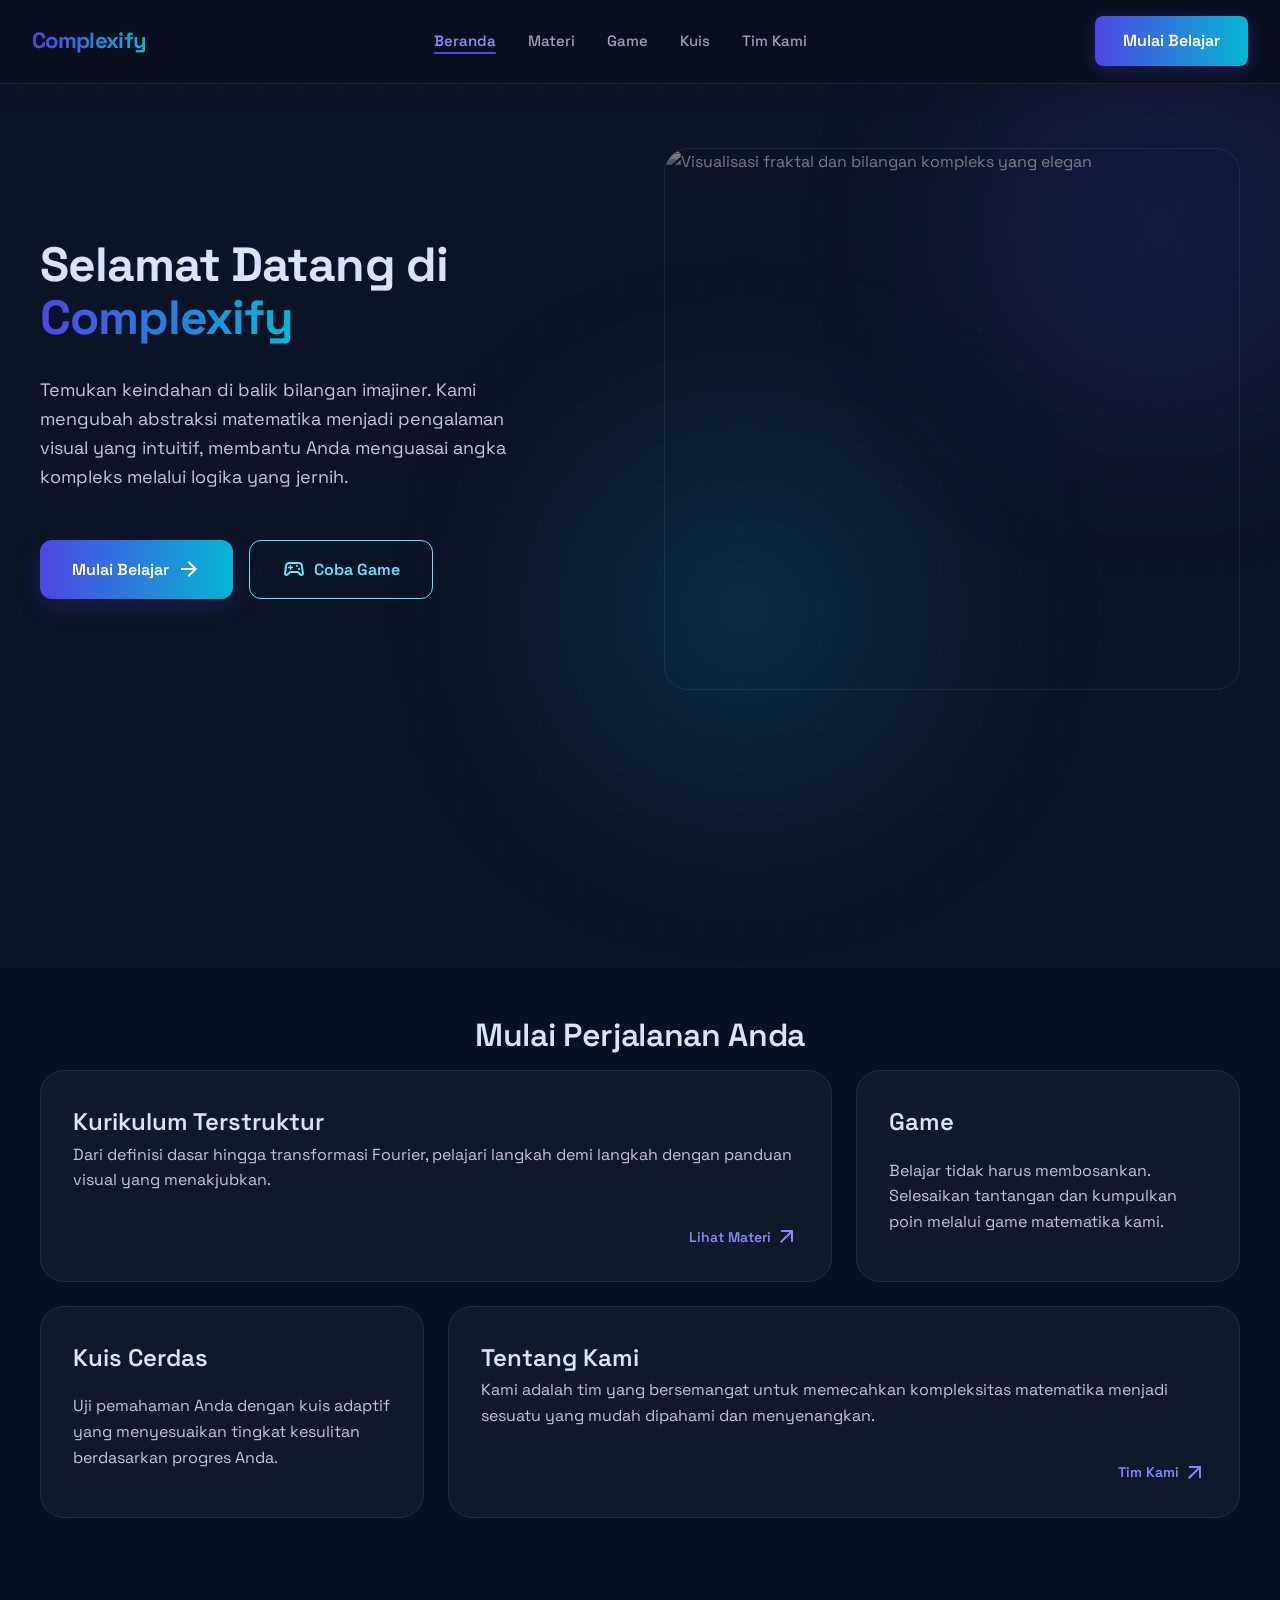
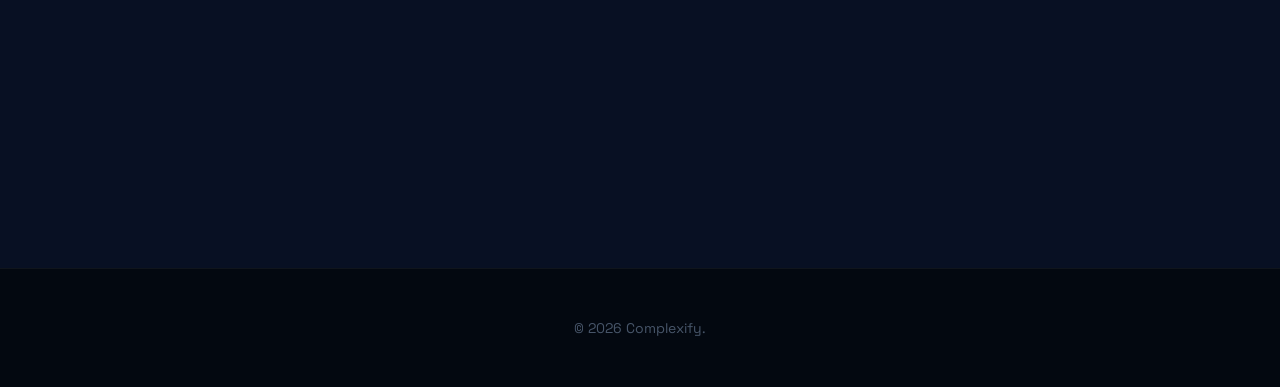
==== index.html @ e7a2fe77 "first commit" ====
<!DOCTYPE html>
<html lang="id" class="dark">

<head>
  <meta charset="UTF-8" />
  <meta name="viewport" content="width=device-width, initial-scale=1.0" />
  <title>Complexify — Selamat Datang di Dunia Bilangan Kompleks</title>
  <meta name="description"
    content="Complexify mengubah abstraksi matematika menjadi pengalaman visual intuitif. Kuasai bilangan kompleks melalui materi, game, dan kuis interaktif." />
  <link rel="preconnect" href="https://fonts.googleapis.com" />
  <link rel="preconnect" href="https://fonts.gstatic.com" crossorigin />
  <!-- Preload Fonts -->
  <link rel="preload"
    href="https://fonts.googleapis.com/css2?family=Space+Grotesk:wght@300;400;500;600;700&display=swap" as="font"
    type="font/woff2" crossorigin>
    <link href="https://fonts.googleapis.com/css2?family=Space+Grotesk:wght@300;400;500;600;700&display=swap"
    rel="stylesheet" />
    <link rel="stylesheet" href="src/styles/main.css" />
  <link rel="stylesheet" href="src/styles/navbar.css" />
  <link rel="stylesheet" href="src/styles/footer.css" />
  <link rel="stylesheet" href="src/styles/pages/home.css" />

  <!-- MathJax Configuration -->
  <script>
    window.MathJax = {
      chtml: {
        matchFontHeight: true
      },
      tex: {
        inlineMath: [['\\(', '\\)']],
        displayMath: [['\\[', '\\]']]
      }
    };
  </script>
  <script id="MathJax-script" async src="https://cdn.jsdelivr.net/npm/mathjax@3/es5/tex-chtml.js"></script>
</head>

<body>
  <div id="navbar-root"></div>

  <main class="page-main" id="main-content">
    <section class="hero math-pattern" aria-labelledby="hero-title">
      <div class="container">
        <div class="hero__grid">
          <div class="hero__content">

            <h1 id="hero-title" class="hero__title reveal">
              Selamat Datang di
              <span class="text-gradient">Complexify</span>
            </h1>

            <p class="hero__subtitle reveal">
              Temukan keindahan di balik bilangan imajiner. Kami mengubah abstraksi matematika
              menjadi pengalaman visual yang intuitif, membantu Anda menguasai angka kompleks
              melalui logika yang jernih.
            </p>

            <div class="hero__actions reveal">
              <a href="materi.html" class="btn btn-primary-lg" id="hero-cta-primary">
                <span>Mulai Belajar</span>
                <span class="svg-icon" aria-hidden="true" style="-webkit-mask-image: url('./src/Assets/icons/arrow_forward.svg'); mask-image: url('./src/Assets/icons/arrow_forward.svg');"></span>
              </a>
              <a href="game.html" class="btn btn-outline-secondary" id="hero-cta-game">
                <span class="svg-icon" aria-hidden="true" style="-webkit-mask-image: url('./src/Assets/icons/sports_esports.svg'); mask-image: url('./src/Assets/icons/sports_esports.svg');"></span>
                <span>Coba Game</span>
              </a>
            </div>
          </div>
          <div class="hero__visual" aria-hidden="true">
            <div class="blob blob-indigo hero__blob-1"></div>
            <div class="blob blob-cyan hero__blob-2"></div>
            <div class="hero__image-wrapper">
              <img src="https://images.unsplash.com/photo-1635070041078-e363dbe005cb?w=800&q=80"
                alt="Visualisasi fraktal dan bilangan kompleks yang elegan" loading="lazy" width="800" height="800" />
            </div>
          </div>

        </div>
      </div>
    </section>
    <section class="bento-section" aria-labelledby="bento-title">
      <div class="container">

        <header class="section-header reveal">
          <h2 id="bento-title" class="text-h2">Mulai Perjalanan Anda</h2>
        </header>

        <div class="bento-grid">
          <article class="glass-card bento-card bento-card--wide" id="bento-kurikulum">
            <div>
              <h3 class="bento-card__title">Kurikulum Terstruktur</h3>
              <p class="bento-card__desc">
                Dari definisi dasar hingga transformasi Fourier, pelajari langkah demi langkah
                dengan panduan visual yang menakjubkan.
              </p>
            </div>
            <div class="bento-card__footer">
              <a href="materi.html" class="bento-card__link" id="bento-link-materi">
                Lihat Materi
                <span class="svg-icon" style="-webkit-mask-image: url('./src/Assets/icons/arrow_outward.svg'); mask-image: url('./src/Assets/icons/arrow_outward.svg'); font-size:16px;" aria-hidden="true"></span>
              </a>
            </div>
          </article>
          <article class="glass-card bento-card" id="bento-game">
            <h3 class="bento-card__title">Game</h3>
            <p class="bento-card__desc">
              Belajar tidak harus membosankan. Selesaikan tantangan dan kumpulkan poin
              melalui game matematika kami.
            </p>
          </article>
          <article class="glass-card bento-card" id="bento-kuis">
            <h3 class="bento-card__title">Kuis Cerdas</h3>
            <p class="bento-card__desc">
              Uji pemahaman Anda dengan kuis adaptif yang menyesuaikan tingkat kesulitan
              berdasarkan progres Anda.
            </p>
          </article>
          <article class="glass-card bento-card bento-card--wide" id="bento-komunitas">
            <div>
              <h3 class="bento-card__title">Tentang Kami</h3>
              <p class="bento-card__desc">
                Kami adalah tim yang bersemangat untuk memecahkan kompleksitas matematika
                menjadi sesuatu yang mudah dipahami dan menyenangkan.
              </p>
            </div>
            <div class="bento-card__footer">
              <a href="tim.html" class="bento-card__link" id="bento-link-materi">
                Tim Kami
                <span class="svg-icon" style="-webkit-mask-image: url('./src/Assets/icons/arrow_outward.svg'); mask-image: url('./src/Assets/icons/arrow_outward.svg'); font-size:16px;" aria-hidden="true"></span>
              </a>
            </div>
          </article>

        </div>
      </div>
    </section>

  </main>
  <div id="footer-root"></div>
  <script type="module" src="src/pages/beranda.js"></script>
</body>

</html>
---- src/styles/main.css ----
@import url('https://fonts.googleapis.com/css2?family=Space+Grotesk:wght@300;400;500;600;700&display=swap');

:root {
  --color-background: #0b1326;
  --color-surface-container-lowest: #060e20;
  --color-surface-container-low: #131b2e;
  --color-surface-container: #171f33;
  --color-surface-container-high: #222a3d;
  --color-surface-container-highest: #2d3449;

  --color-on-background: #dae2fd;
  --color-on-surface: #dae2fd;
  --color-on-surface-variant: #c7c4d8;

  --color-primary: #c3c0ff;
  --color-on-primary: #1d00a5;

  --color-secondary: #5de6ff;

  --color-tertiary: #ffb695;


  --color-outline: #918fa1;
  --color-outline-variant: #464555;
  --font-family-base: 'Space Grotesk', sans-serif;

  --font-size-h1: 48px;
  --line-height-h1: 1.1;
  --letter-spacing-h1: -0.02em;
  --font-weight-h1: 700;

  --font-size-h2: 32px;
  --line-height-h2: 1.2;
  --letter-spacing-h2: -0.01em;
  --font-weight-h2: 600;

  --font-size-h3: 24px;
  --line-height-h3: 1.3;
  --font-weight-h3: 600;

  --font-size-body-lg: 18px;
  --line-height-body-lg: 1.6;
  --font-weight-body-lg: 400;

  --font-size-body-md: 16px;
  --line-height-body-md: 1.6;

  --font-size-label: 12px;
  --line-height-label: 1;
  --letter-spacing-label: 0.1em;
  --font-weight-label: 600;
  --spacing-gutter: 24px;
  --spacing-margin-mobile: 16px;
  --spacing-margin-desktop: 40px;
  --radius-md: 8px;
  --radius-lg: 12px;
  --radius-xl: 24px;
  --radius-full: 9999px;
  --gradient-brand: linear-gradient(90deg, #4f46e5, #06b6d4);
  --shadow-nav: 0 4px 30px rgba(0, 0, 0, 0.1);
  --transition-fast: 150ms ease;
  --transition-normal: 300ms ease;
  --transition-slow: 700ms ease;
}

*,
*::before,
*::after {
  box-sizing: border-box;
  margin: 0;
  padding: 0;
}

html {
  scroll-behavior: smooth;
}

body {
  font-family: var(--font-family-base);
  font-size: var(--font-size-body-md);
  line-height: var(--line-height-body-md);
  color: var(--color-on-background);
  background-color: var(--color-background);
  min-height: 100vh;
  display: flex;
  flex-direction: column;
  -webkit-font-smoothing: antialiased;
  -moz-osx-font-smoothing: grayscale;
}

img {
  max-width: 100%;
  display: block;
}

a {
  color: inherit;
  text-decoration: none;
}

button {
  cursor: pointer;
  font-family: inherit;
  border: none;
  outline: none;
}

.text-h1 {
  font-size: var(--font-size-h1);
  line-height: var(--line-height-h1);
  letter-spacing: var(--letter-spacing-h1);
  font-weight: var(--font-weight-h1);
}

.text-h2 {
  font-size: var(--font-size-h2);
  line-height: var(--line-height-h2);
  letter-spacing: var(--letter-spacing-h2);
  font-weight: var(--font-weight-h2);
}

.text-h3 {
  font-size: var(--font-size-h3);
  line-height: var(--line-height-h3);
  font-weight: var(--font-weight-h3);
}

.text-body-lg {
  font-size: var(--font-size-body-lg);
  line-height: var(--line-height-body-lg);
  font-weight: var(--font-weight-body-lg);
}

.text-body-md {
  font-size: var(--font-size-body-md);
  line-height: var(--line-height-body-md);
}

.text-label {
  font-size: var(--font-size-label);
  line-height: var(--line-height-label);
  letter-spacing: var(--letter-spacing-label);
  font-weight: var(--font-weight-label);
  text-transform: uppercase;
}

.text-primary {
  color: var(--color-primary);
}

.text-secondary {
  color: var(--color-secondary);
}

.text-tertiary {
  color: var(--color-tertiary);
}

.text-on-surface {
  color: var(--color-on-surface);
}

.text-muted {
  color: var(--color-on-surface-variant);
}

.text-gradient {
  background: var(--gradient-brand);
  -webkit-background-clip: text;
  background-clip: text;
  -webkit-text-fill-color: transparent;
}

.container {
  width: 100%;
  max-width: 1280px;
  margin-inline: auto;
  padding-inline: var(--spacing-margin-desktop);
}

@media (max-width: 768px) {
  .container {
    padding-inline: var(--spacing-margin-mobile);
  }
}

.flex-center {
  display: flex;
  align-items: center;
  justify-content: center;
}

.flex-between {
  display: flex;
  align-items: center;
  justify-content: space-between;
}

.page-main {
  flex: 1;
}

.math-pattern {
  background-image: radial-gradient(rgba(255, 255, 255, 0.05) 1px, transparent 1px);
  background-size: 40px 40px;
}

.math-overlay {
  position: absolute;
  inset: 0;
  opacity: 0.05;
  font-family: var(--font-family-base);
  pointer-events: none;
  overflow: hidden;
  user-select: none;
  display: flex;
  flex-wrap: wrap;
  gap: 80px;
  padding: 40px;
  font-size: 12px;
  z-index: 0;
}

.glass-card {
  background: rgba(23, 31, 51, 0.6);
  backdrop-filter: blur(20px);
  -webkit-backdrop-filter: blur(20px);
  border: 1px solid rgba(255, 255, 255, 0.08);
  border-radius: var(--radius-xl);
  transition: border-color var(--transition-normal);
}

.glass-card:hover {
  border-color: rgba(255, 255, 255, 0.15);
}

.btn {
  display: inline-flex;
  align-items: center;
  justify-content: center;
  gap: 8px;
  font-family: var(--font-family-base);
  font-weight: 600;
  border-radius: var(--radius-md);
  cursor: pointer;
  transition: all var(--transition-normal);
  border: none;
  outline: none;
  white-space: nowrap;
}

.btn-primary {
  background: var(--gradient-brand);
  color: #fff;
  padding: 12px 28px;
  box-shadow: 0 4px 15px rgba(79, 70, 229, 0.3);
}

.btn-primary:hover {
  filter: brightness(1.1);
  transform: translateY(-1px);
  box-shadow: 0 6px 20px rgba(79, 70, 229, 0.4);
}

.btn-primary:active {
  transform: scale(0.97);
  opacity: 0.9;
}

.btn-primary-lg {
  background: var(--gradient-brand);
  color: #fff;
  padding: 16px 32px;
  border-radius: var(--radius-lg);
  box-shadow: 0 8px 25px rgba(79, 70, 229, 0.2);
}

.btn-primary-lg:hover {
  transform: scale(1.04);
  box-shadow: 0 12px 30px rgba(79, 70, 229, 0.35);
}

.btn-outline-secondary {
  background: transparent;
  color: var(--color-secondary);
  padding: 16px 32px;
  border-radius: var(--radius-lg);
  border: 1.5px solid var(--color-secondary);
}

.btn-outline-secondary:hover {
  background: rgba(93, 230, 255, 0.06);
}

.svg-icon {
  display: inline-block;
  width: 24px;
  height: 24px;
  background-color: currentColor;
  -webkit-mask-size: contain;
  mask-size: contain;
  -webkit-mask-repeat: no-repeat;
  mask-repeat: no-repeat;
  -webkit-mask-position: center;
  mask-position: center;
  vertical-align: middle;
}

.icon-fill {
  font-variation-settings: 'FILL' 1, 'wght' 400, 'GRAD' 0, 'opsz' 24;
}

.section {
  padding-block: 96px;
}

.section-header {
  text-align: center;
  margin-bottom: 64px;
}

.section-header p {
  color: var(--color-on-surface-variant);
  max-width: 560px;
  margin-inline: auto;
  margin-top: 16px;
  font-size: var(--font-size-body-md);
}

.page-hero {
  padding-block: 80px 128px;
  position: relative;
  overflow: hidden;
}

.blob {
  position: absolute;
  border-radius: var(--radius-full);
  filter: blur(100px);
  pointer-events: none;
}

.blob-indigo {
  background: rgba(79, 70, 229, 0.2);
}

.blob-cyan {
  background: rgba(6, 182, 212, 0.2);
}

.grid-2 {
  display: grid;
  grid-template-columns: repeat(2, 1fr);
  gap: var(--spacing-gutter);
}

.grid-3 {
  display: grid;
  grid-template-columns: repeat(3, 1fr);
  gap: var(--spacing-gutter);
}

@media (max-width: 1024px) {
  .grid-3 {
    grid-template-columns: repeat(2, 1fr);
  }
}

@media (max-width: 768px) {
  .text-h1 {
    font-size: 36px;
  }

  .text-h2 {
    font-size: 26px;
  }

  .grid-2,
  .grid-3 {
    grid-template-columns: 1fr;
  }

  .section {
    padding-block: 64px;
  }

  .page-hero {
    padding-block: 56px 80px;
  }
}

.reveal {
  opacity: 0;
  transform: translateY(32px);
  transition: opacity 0.6s ease, transform 0.6s ease;
}

.reveal.visible {
  opacity: 1;
  transform: translateY(0);
}

.badge {
  display: inline-flex;
  align-items: center;
  gap: 6px;
  padding: 4px 12px;
  border-radius: var(--radius-full);
  font-size: 12px;
  font-weight: 600;
  letter-spacing: 0.08em;
  text-transform: uppercase;
}

.badge-primary {
  background: rgba(79, 70, 229, 0.15);
  color: var(--color-primary);
  border: 1px solid rgba(195, 192, 255, 0.2);
}

.badge-secondary {
  background: rgba(93, 230, 255, 0.1);
  color: var(--color-secondary);
  border: 1px solid rgba(93, 230, 255, 0.2);
}

.badge-tertiary {
  background: rgba(255, 182, 149, 0.1);
  color: var(--color-tertiary);
  border: 1px solid rgba(255, 182, 149, 0.2);
}

.divider {
  height: 1px;
  background: linear-gradient(90deg, transparent, var(--color-outline-variant), transparent);
  border: none;
}

.skeleton {
  background: linear-gradient(90deg,
      var(--color-surface-container) 25%,
      var(--color-surface-container-high) 50%,
      var(--color-surface-container) 75%);
  background-size: 200% 100%;
  animation: shimmer 1.5s infinite;
  border-radius: var(--radius-md);
}

@keyframes shimmer {
  0% {
    background-position: 200% 0;
  }

  100% {
    background-position: -200% 0;
  }
}

::-webkit-scrollbar {
  width: 6px;
}

::-webkit-scrollbar-track {
  background: var(--color-surface-container-lowest);
}

::-webkit-scrollbar-thumb {
  background: var(--color-outline-variant);
  border-radius: var(--radius-full);
}

::-webkit-scrollbar-thumb:hover {
  background: var(--color-outline);
}
---- src/styles/navbar.css ----
:root {
  --navbar-height: 68px;
}

.navbar {
  position: fixed;
  top: 0;
  left: 0;
  right: 0;
  width: 100%;
  z-index: 100;
  background: rgba(10, 15, 30, 0.8);
  backdrop-filter: blur(30px);
  -webkit-backdrop-filter: blur(30px);
  border-bottom: 1px solid rgba(255, 255, 255, 0.08);
  box-shadow: var(--shadow-nav);
}

body {
  padding-top: var(--navbar-height);
}

.navbar__inner {
  display: flex;
  align-items: center;
  justify-content: space-between;
  padding: 16px 32px;
  max-width: 1280px;
  margin-inline: auto;
}

.navbar__brand {
  font-size: 22px;
  font-weight: 700;
  letter-spacing: -0.03em;
  background: var(--gradient-brand);
  -webkit-background-clip: text;
  background-clip: text;
  -webkit-text-fill-color: transparent;
  cursor: pointer;
}

.navbar__links {
  display: flex;
  align-items: center;
  gap: 32px;
  list-style: none;
}

.navbar__link {
  font-size: 15px;
  font-weight: 500;
  color: #94a3b8;
  transition: color var(--transition-normal);
  position: relative;
  padding-bottom: 4px;
}

.navbar__link::after {
  content: '';
  position: absolute;
  bottom: 0;
  left: 0;
  width: 0;
  height: 2px;
  background: var(--gradient-brand);
  border-radius: var(--radius-full);
  transition: width var(--transition-normal);
}

.navbar__link:hover {
  color: #fff;
}

.navbar__link:hover::after {
  width: 100%;
}

.navbar__link--active {
  color: #818cf8;
  font-weight: 600;
}

.navbar__link--active::after {
  width: 100%;
  background: #4f46e5;
}

.navbar__cta {
  display: flex;
  align-items: center;
  gap: 16px;
}

.navbar__hamburger {
  display: none;
  flex-direction: column;
  gap: 5px;
  cursor: pointer;
  padding: 4px;
  background: none;
  border: none;
}

.navbar__hamburger span {
  display: block;
  width: 24px;
  height: 2px;
  background: #94a3b8;
  border-radius: var(--radius-full);
  transition: all var(--transition-normal);
}

.navbar__hamburger.is-open span:nth-child(1) {
  transform: translateY(7px) rotate(45deg);
}

.navbar__hamburger.is-open span:nth-child(2) {
  opacity: 0;
}

.navbar__hamburger.is-open span:nth-child(3) {
  transform: translateY(-7px) rotate(-45deg);
}

.navbar__mobile-menu {
  display: flex;
  flex-direction: column;
  gap: 4px;
  padding: 0px 32px;
  border-top: 1px solid rgba(255, 255, 255, 0.06);
  max-height: 0;
  overflow: hidden;
  opacity: 0;
  transition: max-height 0.35s ease, opacity 0.3s ease;
}

.navbar__mobile-menu.open {
  max-height: 400px;
  /* ← cukup besar untuk semua link */
  opacity: 1;
}

.navbar__mobile-link {
  display: block;
  padding: 10px 0;
  font-size: 16px;
  font-weight: 500;
  color: #94a3b8;
  transition: color var(--transition-fast);
}

.navbar__mobile-link:hover,
.navbar__mobile-link--active {
  color: #818cf8;
}

@media (max-width: 768px) {
  .navbar__links {
    display: none;
  }

  .navbar__hamburger {
    display: flex;
  }

  .navbar__inner {
    padding: 14px 20px;
  }

  .navbar__cta .btn-primary {
    display: none;
  }
}
---- src/styles/footer.css ----
.footer {
  background: #030810;
  border-top: 1px solid rgba(255, 255, 255, 0.05);
  padding-block: 48px;
  margin-top: auto;
  font-size: 14px;
}

.footer__inner {
  display: flex;
  flex-wrap: wrap;
  justify-content: center;
  align-items: center;
  gap: 24px;
  max-width: 1280px;
  margin-inline: auto;
  padding-inline: 32px;
}

.footer__brand {
  display: flex;
  flex-direction: column;
  justify-content: center;
  align-items: center;
  gap: 8px;
}

.footer__brand-name {
  font-size: 20px;
  font-weight: 700;
  color: #e2e8f0;
  letter-spacing: -0.02em;
}

.footer__brand-copy {
  color: #475569;
}

.footer__links {
  display: flex;
  align-items: center;
  gap: 32px;
  list-style: none;
}

.footer__link {
  color: #475569;
  transition: color var(--transition-normal);
}

.footer__link:hover {
  color: #818cf8;
}

.footer__socials {
  display: flex;
  align-items: center;
  gap: 12px;
}

.footer__social-btn {
  width: 40px;
  height: 40px;
  border-radius: var(--radius-full);
  background: rgba(255, 255, 255, 0.05);
  display: flex;
  align-items: center;
  justify-content: center;
  color: #64748b;
  transition: all var(--transition-normal);
  border: 1px solid transparent;
}

.footer__social-btn:hover {
  background: rgba(255, 255, 255, 0.1);
  color: #94a3b8;
  border-color: rgba(255, 255, 255, 0.08);
}

@media (max-width: 768px) {
  .footer__inner {
    flex-direction: column;
    text-align: center;
  }

  .footer__links {
    flex-wrap: wrap;
    justify-content: center;
    gap: 16px;
  }

  .footer__inner {
    padding-inline: 20px;
  }
}
---- src/styles/pages/home.css ----
.hero {
  position: relative;
  padding-top: 80px;
  padding-bottom: 128px;
  overflow: hidden;
  min-height: 100vh;
}

.hero__grid {
  display: grid;
  grid-template-columns: 1fr 1fr;
  gap: 48px;
  align-items: center;
  position: relative;
  z-index: 1;
}

.hero__content {
  display: flex;
  flex-direction: column;
  gap: 32px;
}

.hero__title {
  font-size: var(--font-size-h1);
  line-height: var(--line-height-h1);
  letter-spacing: var(--letter-spacing-h1);
  font-weight: var(--font-weight-h1);
  color: var(--color-on-background);
}

.hero__subtitle {
  font-size: var(--font-size-body-lg);
  line-height: var(--line-height-body-lg);
  color: var(--color-on-surface-variant);
  max-width: 480px;
}

.hero__actions {
  display: flex;
  flex-wrap: wrap;
  gap: 16px;
  padding-top: 16px;
}
.hero__visual {
  position: relative;
}

.hero__blob-1 {
  width: 320px;
  height: 320px;
  top: -80px;
  right: -80px;
  background: rgba(79, 70, 229, 0.2);
}

.hero__blob-2 {
  width: 320px;
  height: 320px;
  bottom: -80px;
  left: -80px;
  background: rgba(6, 182, 212, 0.2);
}

.hero__image-wrapper {
  border-radius: 24px;
  overflow: hidden;
  position: relative;
  border: 1px solid rgba(255, 255, 255, 0.08);
}

.hero__image-wrapper img {
  width: 100%;
  height: 60vh;
  aspect-ratio: 1;
  object-fit: cover;
  filter: grayscale(1) opacity(0.5);
  transition: filter var(--transition-slow), opacity var(--transition-slow);
  display: block;
}

.hero__image-wrapper:hover img {
  filter: grayscale(0) opacity(1);
}
.bento-section {
  padding-block: 48px;
  background: rgba(6, 14, 32, 0.5);
  position: relative;
  min-height: 100vh;
}

.section-header {
  margin-bottom: 16px;
}

.bento-grid {
  display: grid;
  grid-template-columns: repeat(3, 1fr);
  gap: 24px;
}

.bento-card {
  padding: 32px;
  display: flex;
  flex-direction: column;
  gap: 16px;
}

.bento-card__icon {
  font-size: 40px;
  margin-bottom: 8px;
}

.bento-card__icon-indigo {
  color: #818cf8;
}

.bento-card__icon-cyan {
  color: var(--color-secondary);
}

.bento-card__icon-orange {
  color: var(--color-tertiary);
}

.bento-card__title {
  font-size: var(--font-size-h3);
  font-weight: var(--font-weight-h3);
  color: var(--color-on-surface);
}

.bento-card__desc {
  color: var(--color-on-surface-variant);
  font-size: var(--font-size-body-md);
  line-height: var(--line-height-body-md);
}

.bento-card--wide {
  grid-column: span 2;
}

.bento-card--wide-flex {
  grid-column: span 2;
  flex-direction: row;
  align-items: center;
  gap: 32px;
}

.bento-card__thumbnail {
  width: 33%;
  aspect-ratio: 16/9;
  border-radius: var(--radius-md);
  overflow: hidden;
  border: 1px solid rgba(255, 255, 255, 0.05);
  flex-shrink: 0;
}

.bento-card__thumbnail img {
  width: 100%;
  height: 100%;
  object-fit: cover;
}

.bento-card__footer {
  display: flex;
  align-items: center;
  justify-content: end;
  margin-top: auto;
  padding-top: 16px;
}

.bento-card__avatars {
  display: flex;
}

.bento-card__avatar {
  width: 32px;
  height: 32px;
  border-radius: var(--radius-full);
  border: 2px solid rgba(255, 255, 255, 0.1);
  margin-left: -8px;
  background: var(--color-surface-container);
}

.bento-card__avatar:first-child {
  margin-left: 0;
}

.bento-card__link {
  display: flex;
  align-items: center;
  gap: 4px;
  font-size: 14px;
  font-weight: 600;
  color: #818cf8;
  transition: all var(--transition-fast);
}

.bento-card__link:hover {
  gap: 8px;
  color: #a5b4fc;
}

.bento-card:hover {
  border-color: rgba(129, 140, 248, 0.3);
}
@media (max-width: 1024px) {
  .hero__grid {
    grid-template-columns: 1fr;
  }

  .hero__visual {
    display: none;
  }

  .bento-grid {
    grid-template-columns: 1fr 1fr;
  }

  .bento-card--wide,
  .bento-card--wide-flex {
    grid-column: span 2;
  }
}

@media (max-width: 640px) {
  .bento-grid {
    grid-template-columns: 1fr;
  }

  .bento-card--wide,
  .bento-card--wide-flex {
    grid-column: span 1;
    flex-direction: column;
  }

  .bento-card__thumbnail {
    width: 100%;
  }

  .hero__title {
    font-size: 32px;
  }
}
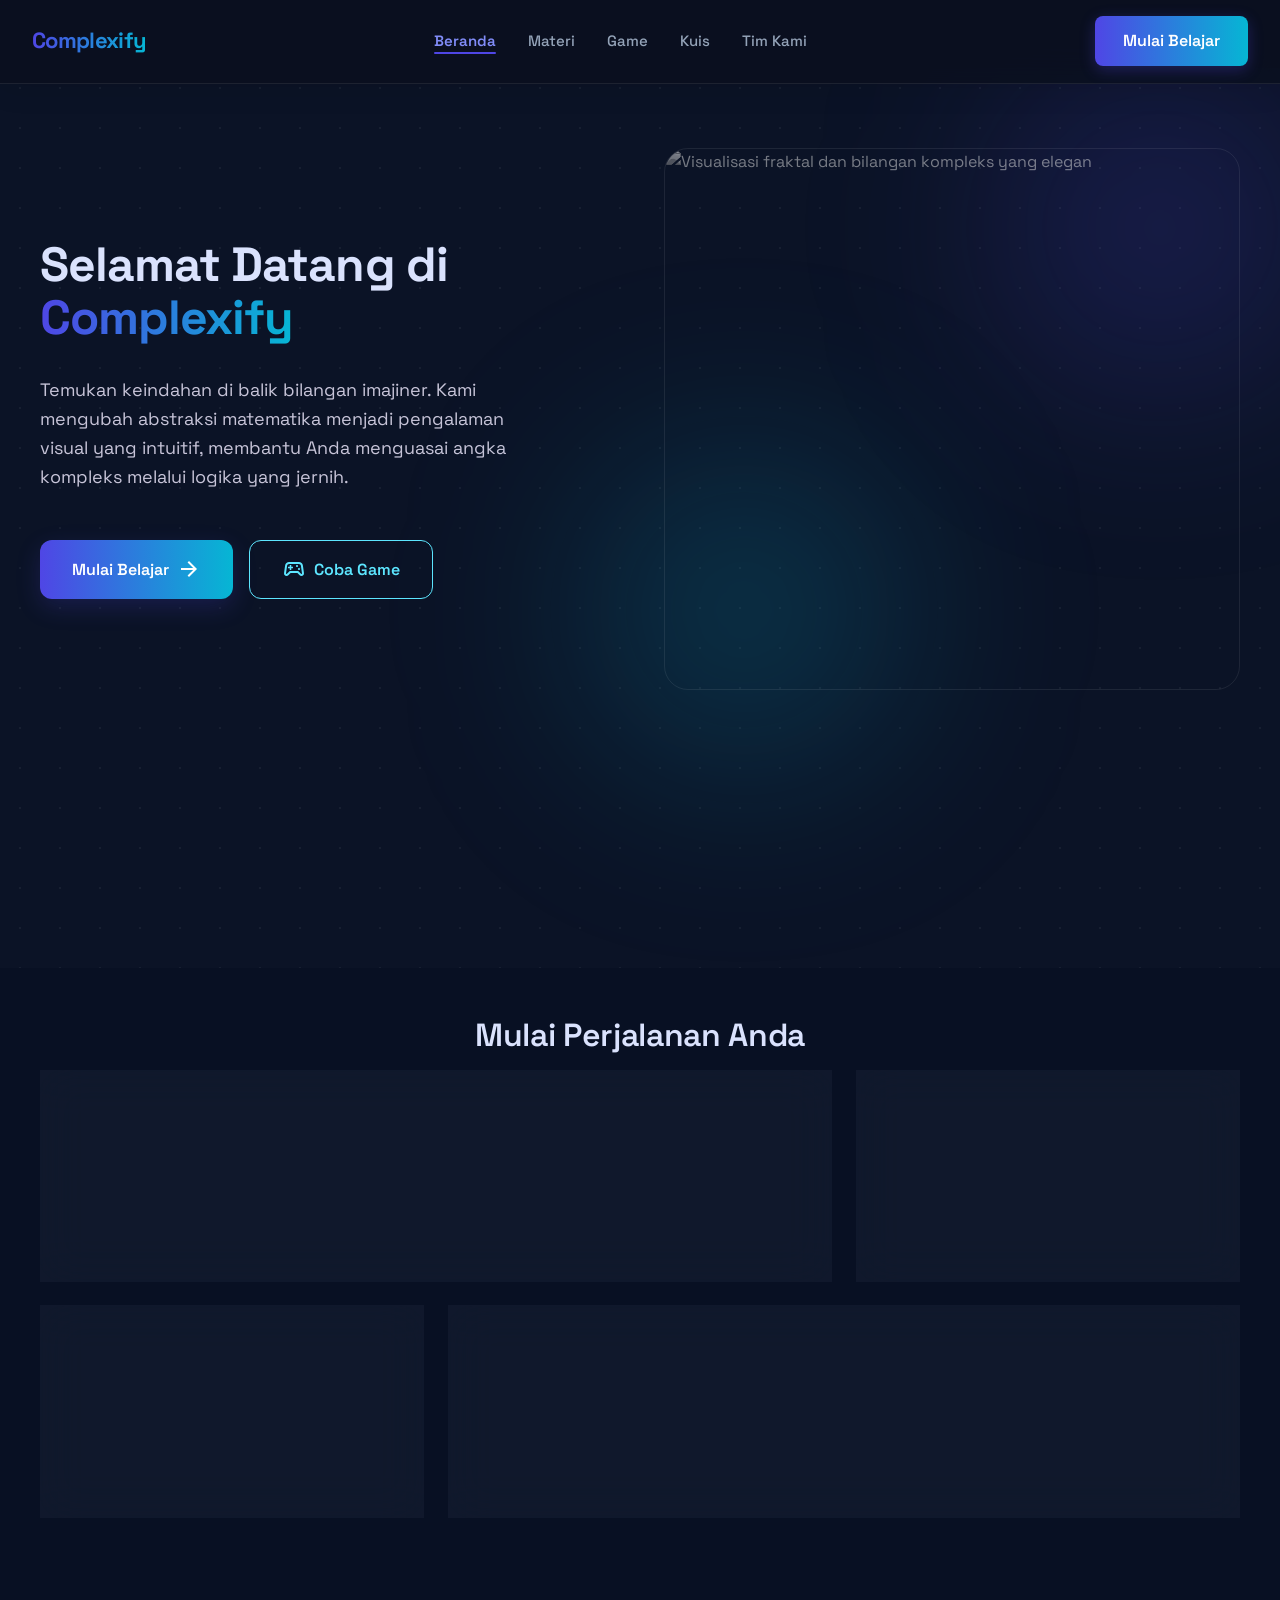
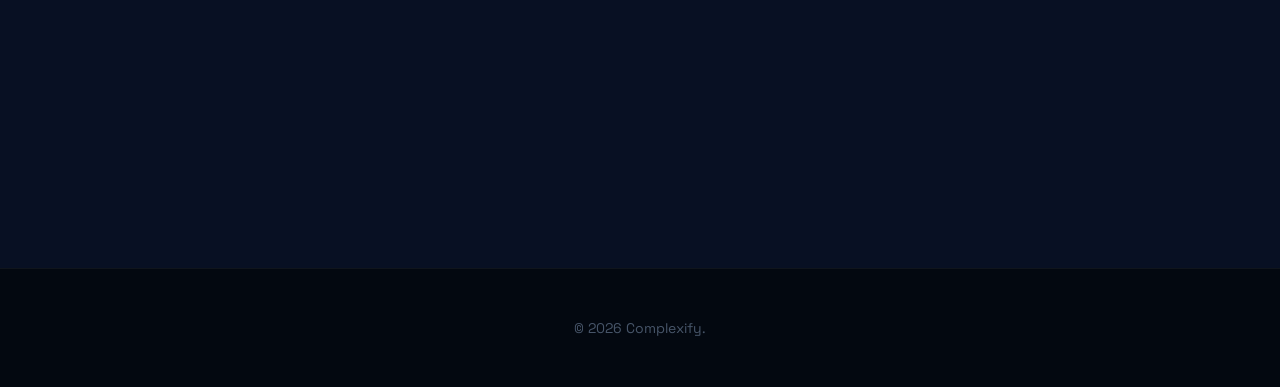
==== commit 5cbeda09: "Update Title" ====
--- a/index.html
+++ b/index.html
@@ -4,7 +4,7 @@
 <head>
   <meta charset="UTF-8" />
   <meta name="viewport" content="width=device-width, initial-scale=1.0" />
-  <title>Complexify — Selamat Datang di Dunia Bilangan Kompleks</title>
+  <title>Complexify | Kelompok 10 Kelas EF</title>
   <meta name="description"
     content="Complexify mengubah abstraksi matematika menjadi pengalaman visual intuitif. Kuasai bilangan kompleks melalui materi, game, dan kuis interaktif." />
   <link rel="preconnect" href="https://fonts.googleapis.com" />
--- a/src/styles/main.css
+++ b/src/styles/main.css
@@ -73,6 +73,7 @@
 
 html {
   scroll-behavior: smooth;
+  overflow-y: scroll;
 }
 
 body {
